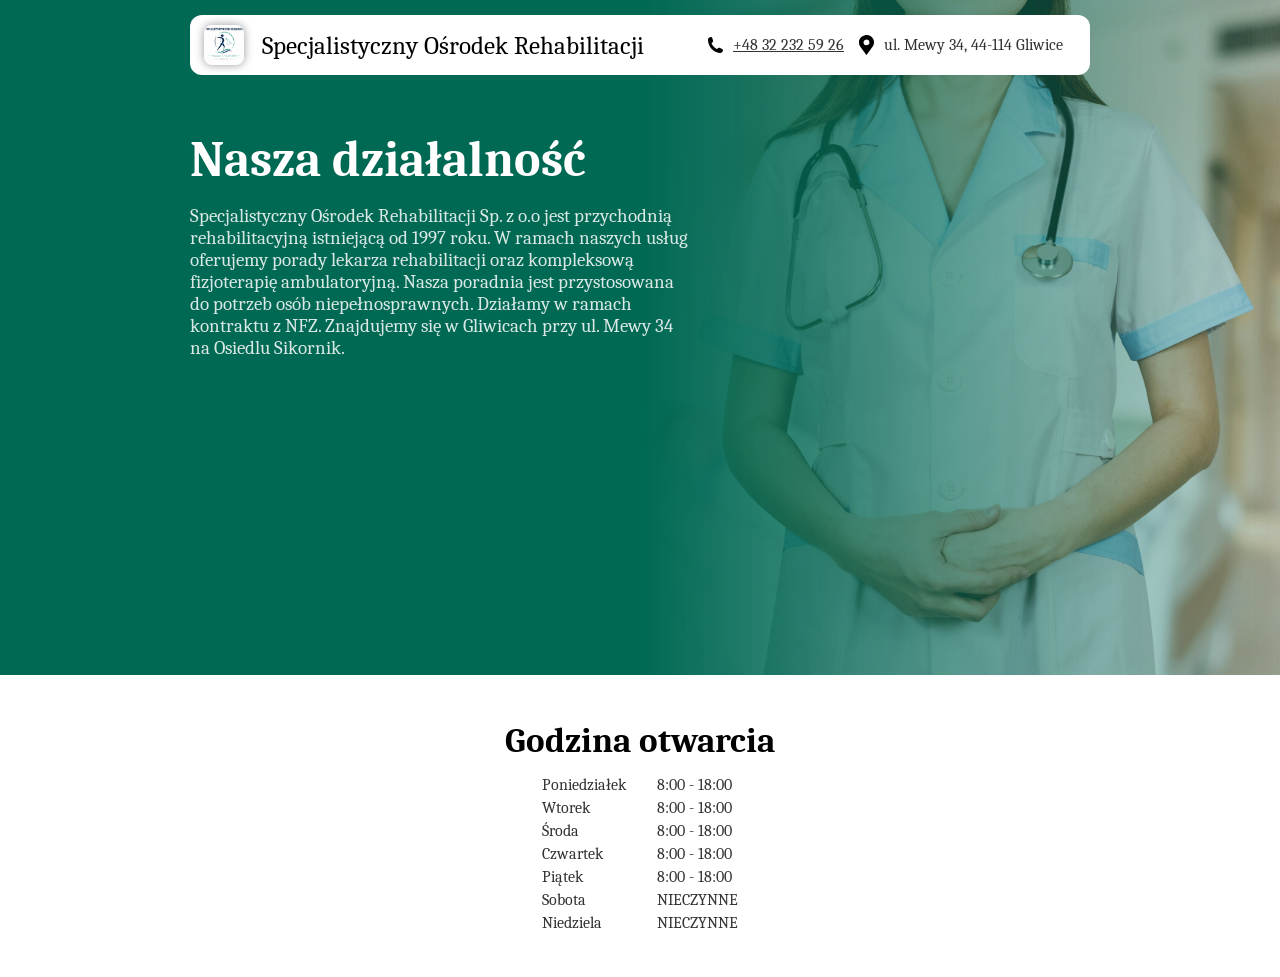
==== index.html @ 7a62288e "1" ====
<!DOCTYPE html>
<html lang="pl">
<head>
    <meta charset="UTF-8">
    <meta name="viewport" content="width=device-width, initial-scale=1.0">
    <title></title>

    <link rel = "stylesheet" href = "./css/default.css">
    <link rel = "stylesheet" href = "./css/index.css">

    <link rel = "canonical" href = "">
    <meta name = "robots" content = "index, follow">
    <meta name = "theme-color" content = "#ffffff">
    <meta name = "description" content = "">

</head>
<body>
    <main>
        <section class = "header">
            <nav>
                <img class = "logo" src = "./gfx/logo.jpg" alt = "logo">
                <div class = "title">Specjalistyczny Ośrodek Rehabilitacji</div>
                <div class = "details">
                    <div>
                        <div class = "phone"></div>
                        <a href = "tel: +48 32 232 59 26">+48 32 232 59 26</a>
                    </div>
                    <div>
                        <div class = "address"></div>
                        <span>ul. Mewy 34, 44-114 Gliwice</span>
                    </div>
                </div>
            </nav>
            <div class = "hero_container">
                <h1 class = "title">Nasza działalność</h1>
                <h2 class = "subtitle">
                    Specjalistyczny Ośrodek Rehabilitacji Sp. z o.o  jest przychodnią
                    rehabilitacyjną istniejącą od 1997 roku.
                    W ramach naszych usług oferujemy porady lekarza rehabilitacji oraz
                    kompleksową fizjoterapię ambulatoryjną.
                    Nasza poradnia jest przystosowana do potrzeb osób niepełnosprawnych.
                    Działamy w ramach kontraktu z NFZ.
                    Znajdujemy się w Gliwicach przy ul. Mewy 34 na Osiedlu Sikornik.
                </h2>
                <iframe loading = "lazy" src = "https://www.google.com/maps?q=50.2791091,18.6554654&z=17&output=embed"></iframe>
            </div>
            <div class = "hero_image"></div>
        </section>
        <section class = "opening">
            <div class = "title">Godzina otwarcia</div>
            <div class = "table">
                <div class = "day">Poniedziałek</div>
                <div class = "hours">8:00 - 18:00</div>
                <div class = "day">Wtorek</div>
                <div class = "hours">8:00 - 18:00</div>
                <div class = "day">Środa</div>
                <div class = "hours">8:00 - 18:00</div>
                <div class = "day">Czwartek</div>
                <div class = "hours">8:00 - 18:00</div>
                <div class = "day">Piątek</div>
                <div class = "hours">8:00 - 18:00</div>
                <div class = "day">Sobota</div>
                <div class = "hours">NIECZYNNE</div>
                <div class = "day">Niedziela</div>
                <div class = "hours">NIECZYNNE</div>
            </div>
        </section>
    </main>
</body>
</html>
---- css/default.css ----
@import url("https://fonts.googleapis.com/css2?family=Caladea&display=swap");

:root
{
    --regular_font: "Caladea", serif;
}

body
{
    position: relative;
    margin: 0;
    padding: 0;
    font-family: var(--regular_font);
}

img
{
    user-select: none;
}

main
{
    display: flex;
    flex-direction: column;
    align-items: center;
    gap: 25px;
    padding-bottom: 25px;
    overflow-x: hidden;
}

section
{
    position: relative;
    width: 90vw;
    max-width: 800px;
    height: auto;
}

section.header
{
    width: 100vw;
    max-width: unset;
    background-color: #006953;
    height: 75vh;
    overflow: hidden;
}

section.header > nav
{
    position: absolute;
    top: 15px;
    left: 50%;
    transform: translateX(-50%);
    width: 90vw;
    max-width: 900px;
    display: grid;
    grid-template-columns: 60px auto 375px;
    align-items: center;
    height: 60px;
    background-color: white;
    color: black;
    border-radius: 12px;
    padding: 0 12px;
    box-sizing: border-box;
    z-index: 2;
}

section.header > nav > .logo
{
    grid-column: 1;
    align-self: center;
    width: 40px;
    height: 40px;
    filter: drop-shadow(0 0 5px rgba(0, 0, 0, 0.4));
    border-radius: 8px;
    margin-left: 2px;
}

section.header > nav > .title
{
    font-size: 25px;
    overflow: hidden;
    white-space: nowrap;
    text-overflow: ellipsis;
    width: calc(100% - 25px);
}

section.header > nav > .details
{
    display: flex;
    flex-direction: row;
}

section.header > nav > .details > div
{
    display: flex;
    flex-direction: row;
    align-items: center;
    gap: 5px;
    margin-right: 10px;
}

section.header > nav > .details > div > a,
section.header > nav > .details > div > span
{
    overflow: hidden;
    white-space: nowrap;
    text-overflow: ellipsis;
    color: black;
    opacity: 0.8;
}

section.header > nav > .details > div > .phone,
section.header > nav > .details > div > .address
{
    width: 25px;
    height: 25px;
    mask-size: 15px;
    mask-position: center;
    mask-repeat: no-repeat;
    background-color: black;
    filter: drop-shadow(0 0 5px rgba(0, 0, 0, 0.4));
}

section.header > nav > .details > div > .phone
{
    mask-image: url("../gfx/phone.svg");
}

section.header > nav > .details > div > .address
{
    mask-image: url("../gfx/location.svg");
}

@media screen and (max-width: 600px)
{
    section.header > nav
    {
        height: 110px;
        grid-template-columns: 60px auto;
        grid-template-rows: 60px 50px;
    }

    section.header > nav > .logo
    {
        grid-column: 1;
        grid-row: 1;
    }

    section.header > nav > .title
    {
        grid-column: 2;
        grid-row: 1;
        font-size: 20px;
        width: 100%;
    }

    section.header > nav > .details
    {
        width: 100%;
        justify-content: center;
        grid-column: 1/-1;
        grid-row: 2;
    }
}

section.header > .hero_container
{
    position: absolute;
    bottom: 0;
    left: 50%;
    transform: translateX(-50%);
    width: 90vw;
    max-width: 900px;
    height: calc(75vh - 75px);
    display: flex;
    flex-direction: column;
    justify-content: center;
}

section.header > .hero_image
{
    position: absolute;
    right: 0;
    top: 0;
    width: 50vw;
    height: 75vh;
    background-image: url("../gfx/hero.jpg");
    background-size: cover;
    background-position: center;
    background-repeat: no-repeat;
    mask: linear-gradient(to right, transparent 0%, black 100%);
    z-index: 1;
    opacity: 0.8;
}

section.header > .hero_container > .title,
section.header > .hero_container > .subtitle
{
    z-index: 2;
    color: white;
}

section.header > .hero_container > .title
{
    margin: 0;
    font-size: 50px;
}

section.header > .hero_container > .subtitle
{
    font-size: 19px;
    opacity: 0.85;
    font-weight: normal;
    width: 500px;
    max-width: 90vw;
}

section.header > .hero_container > iframe
{
    position: relative;
    margin-top: 20px;
    border: none;
    height: 25vh;
    width: 500px;
    max-width: 90vw;
    border-radius: 12px;
    filter: drop-shadow(0 0 10px rgba(0, 0, 0, 0.25));
    z-index: 2;
}

section.opening
{
    padding: 20px;
    display: flex;
    flex-direction: column;
    align-items: center;
    gap: 10px;
}

section.opening > .title
{
    font-size: 35px;
    font-weight: bold;
    margin-bottom: 5px;
}

section.opening > .table
{
    display: grid;
    grid-template-columns: 110px 1fr;
    grid-template-rows: repeat(6, 1fr);
    gap: 5px;
    opacity: 0.8;
}
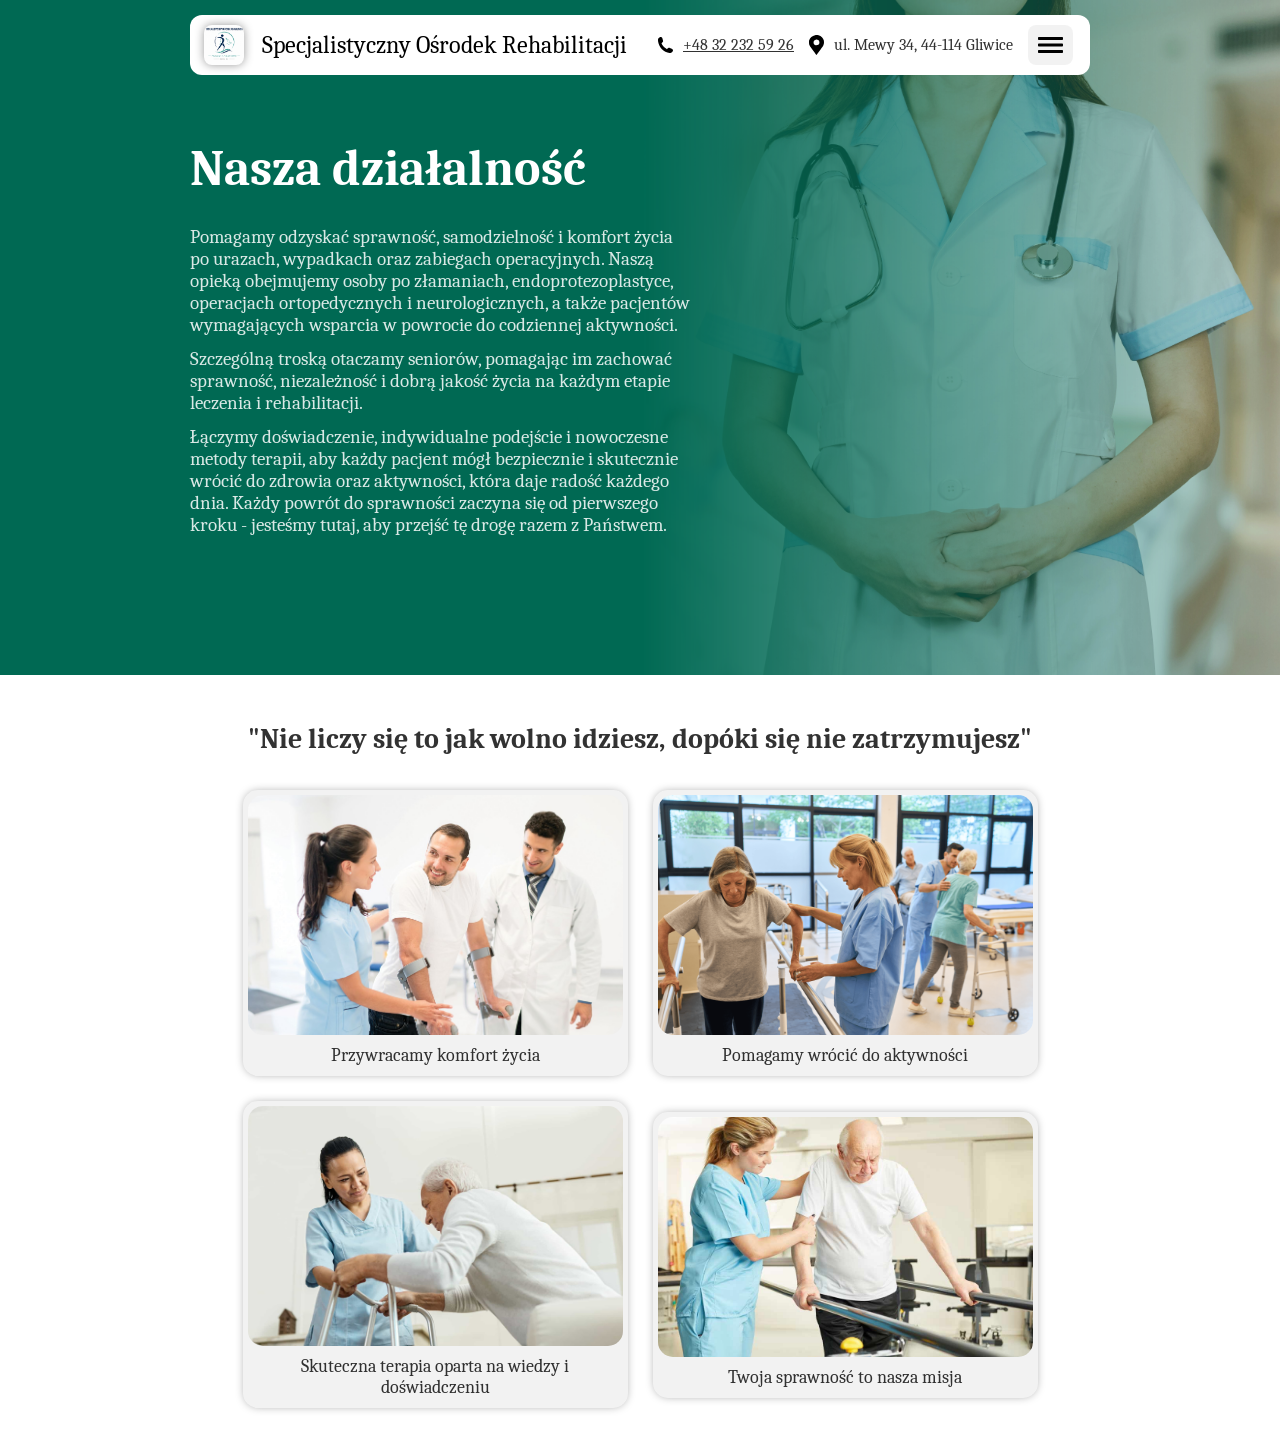
==== commit 1e908fde: "2" ====
--- a/index.html
+++ b/index.html
@@ -16,54 +16,72 @@
 </head>
 <body>
     <main>
+        <nav>
+            <img class = "logo" src = "./gfx/logo.jpg" alt = "logo"  onclick = "window.location.href = 'index.html'">
+            <div class = "title">Specjalistyczny Ośrodek Rehabilitacji</div>
+            <div class = "details">
+                <div>
+                    <div class = "phone"></div>
+                    <a href = "tel: +48 32 232 59 26">+48 32 232 59 26</a>
+                </div>
+                <div>
+                    <div class = "address"></div>
+                    <span>ul. Mewy 34, 44-114 Gliwice</span>
+                </div>
+            </div>
+            <div class = "menu" onclick = 'this.classList.toggle("active")'>
+                <div class = "icon"></div>
+                <div class = "links">
+                    <a href = "index.html">Home</a>
+                    <a href = "about.html">O nas</a>
+                    <a href = "gallery.html">Galeria</a>
+                    <a href = "services.html">Usługi</a>
+                    <a href = "contact.html">Kontakt</a>
+            </div>
+        </nav>
         <section class = "header">
-            <nav>
-                <img class = "logo" src = "./gfx/logo.jpg" alt = "logo">
-                <div class = "title">Specjalistyczny Ośrodek Rehabilitacji</div>
-                <div class = "details">
-                    <div>
-                        <div class = "phone"></div>
-                        <a href = "tel: +48 32 232 59 26">+48 32 232 59 26</a>
-                    </div>
-                    <div>
-                        <div class = "address"></div>
-                        <span>ul. Mewy 34, 44-114 Gliwice</span>
-                    </div>
-                </div>
-            </nav>
             <div class = "hero_container">
                 <h1 class = "title">Nasza działalność</h1>
                 <h2 class = "subtitle">
-                    Specjalistyczny Ośrodek Rehabilitacji Sp. z o.o  jest przychodnią
-                    rehabilitacyjną istniejącą od 1997 roku.
-                    W ramach naszych usług oferujemy porady lekarza rehabilitacji oraz
-                    kompleksową fizjoterapię ambulatoryjną.
-                    Nasza poradnia jest przystosowana do potrzeb osób niepełnosprawnych.
-                    Działamy w ramach kontraktu z NFZ.
-                    Znajdujemy się w Gliwicach przy ul. Mewy 34 na Osiedlu Sikornik.
+                    <p>
+                        Pomagamy odzyskać sprawność, samodzielność i komfort życia po urazach, wypadkach oraz
+                        zabiegach operacyjnych. Naszą opieką obejmujemy osoby po złamaniach, endoprotezoplastyce,
+                        operacjach ortopedycznych i neurologicznych, a także pacjentów wymagających wsparcia w powrocie
+                        do codziennej aktywności.
+                    </p>
+                    <p>
+                        Szczególną troską otaczamy seniorów, pomagając im zachować sprawność, niezależność i dobrą
+                        jakość życia na każdym etapie leczenia i rehabilitacji.
+                    </p>
+                    <p>
+                        Łączymy doświadczenie, indywidualne podejście i nowoczesne metody terapii, aby każdy pacjent
+                        mógł bezpiecznie i skutecznie wrócić do zdrowia oraz aktywności, która daje radość każdego dnia.
+                        Każdy powrót do sprawności zaczyna się od pierwszego kroku - jesteśmy tutaj, aby przejść tę drogę
+                        razem z Państwem.
+                    </p>
                 </h2>
-                <iframe loading = "lazy" src = "https://www.google.com/maps?q=50.2791091,18.6554654&z=17&output=embed"></iframe>
             </div>
             <div class = "hero_image"></div>
         </section>
-        <section class = "opening">
-            <div class = "title">Godzina otwarcia</div>
-            <div class = "table">
-                <div class = "day">Poniedziałek</div>
-                <div class = "hours">8:00 - 18:00</div>
-                <div class = "day">Wtorek</div>
-                <div class = "hours">8:00 - 18:00</div>
-                <div class = "day">Środa</div>
-                <div class = "hours">8:00 - 18:00</div>
-                <div class = "day">Czwartek</div>
-                <div class = "hours">8:00 - 18:00</div>
-                <div class = "day">Piątek</div>
-                <div class = "hours">8:00 - 18:00</div>
-                <div class = "day">Sobota</div>
-                <div class = "hours">NIECZYNNE</div>
-                <div class = "day">Niedziela</div>
-                <div class = "hours">NIECZYNNE</div>
-            </div>
+        <section class = "showcase">
+            <h2 class = "title">"Nie liczy się to jak wolno idziesz, dopóki się nie zatrzymujesz"</h2>
+            <div class = "cards">
+                <div class = "card">
+                    <img src = "./gfx/card1.jpg" class = "image">
+                    <div class = "title">Przywracamy komfort życia</div>
+                </div>
+                <div class = "card">
+                    <img src = "./gfx/card2.png" class = "image">
+                    <div class = "title">Pomagamy wrócić do aktywności</div>
+                </div>
+                <div class = "card">
+                    <img src = "./gfx/card3.jpg" class = "image">
+                    <div class = "title">Skuteczna terapia oparta na wiedzy i doświadczeniu</div>
+                </div>
+                <div class = "card">
+                    <img src = "./gfx/card4.jpg" class = "image">
+                    <div class = "title">Twoja sprawność to nasza misja</div>
+                </div>
         </section>
     </main>
 </body>
--- a/css/default.css
+++ b/css/default.css
@@ -3,6 +3,7 @@
 :root
 {
     --regular_font: "Caladea", serif;
+    --green: #006953;
 }
 
 body
@@ -28,24 +29,7 @@
     overflow-x: hidden;
 }
 
-section
-{
-    position: relative;
-    width: 90vw;
-    max-width: 800px;
-    height: auto;
-}
-
-section.header
-{
-    width: 100vw;
-    max-width: unset;
-    background-color: #006953;
-    height: 75vh;
-    overflow: hidden;
-}
-
-section.header > nav
+nav
 {
     position: absolute;
     top: 15px;
@@ -54,7 +38,7 @@
     width: 90vw;
     max-width: 900px;
     display: grid;
-    grid-template-columns: 60px auto 375px;
+    grid-template-columns: 60px auto 375px 50px;
     align-items: center;
     height: 60px;
     background-color: white;
@@ -62,10 +46,10 @@
     border-radius: 12px;
     padding: 0 12px;
     box-sizing: border-box;
-    z-index: 2;
-}
-
-section.header > nav > .logo
+    z-index: 3;
+}
+
+nav > .logo
 {
     grid-column: 1;
     align-self: center;
@@ -74,24 +58,25 @@
     filter: drop-shadow(0 0 5px rgba(0, 0, 0, 0.4));
     border-radius: 8px;
     margin-left: 2px;
-}
-
-section.header > nav > .title
-{
-    font-size: 25px;
+    cursor: pointer;
+}
+
+nav > .title
+{
+    font-size: 24px;
     overflow: hidden;
     white-space: nowrap;
     text-overflow: ellipsis;
-    width: calc(100% - 25px);
-}
-
-section.header > nav > .details
+    width: calc(100% - 20px);
+}
+
+nav > .details
 {
     display: flex;
     flex-direction: row;
 }
 
-section.header > nav > .details > div
+nav > .details > div
 {
     display: flex;
     flex-direction: row;
@@ -100,8 +85,8 @@
     margin-right: 10px;
 }
 
-section.header > nav > .details > div > a,
-section.header > nav > .details > div > span
+nav > .details > div > a,
+nav > .details > div > span
 {
     overflow: hidden;
     white-space: nowrap;
@@ -110,8 +95,8 @@
     opacity: 0.8;
 }
 
-section.header > nav > .details > div > .phone,
-section.header > nav > .details > div > .address
+nav > .details > div > .phone,
+nav > .details > div > .address
 {
     width: 25px;
     height: 25px;
@@ -122,32 +107,105 @@
     filter: drop-shadow(0 0 5px rgba(0, 0, 0, 0.4));
 }
 
-section.header > nav > .details > div > .phone
+nav > .details > div > .phone
 {
     mask-image: url("../gfx/phone.svg");
 }
 
-section.header > nav > .details > div > .address
+nav > .details > div > .address
 {
     mask-image: url("../gfx/location.svg");
 }
 
+nav > .menu
+{
+    grid-column: 4;
+    position: relative;
+}
+
+nav > .menu > .icon
+{
+    position: relative;
+    width: 45px;
+    height: 40px;
+    background-image: url("../gfx/menu.svg");
+    background-size: 25px;
+    background-position: center;
+    background-repeat: no-repeat;
+    background-color: rgba(0, 0, 0, 0.05);
+    border-radius: 8px;
+    transition: 0.3s;
+}
+
+nav > .menu > .icon:hover
+{
+    cursor: pointer;
+    background-color: rgba(0, 0, 0, 0.15);
+}
+
+nav > .menu > .icon:active
+{
+    background-color: rgba(0, 0, 0, 0.25);
+}
+
+nav > .menu > .links
+{
+    position: absolute;
+    right: 0;
+    top: 100%;
+    margin-top: 3px;
+    border-radius: 8px;
+    display: flex;
+    flex-direction: column;
+    gap: 2px;
+    padding: 3px;
+    background-color: rgb(240, 240, 240);
+    z-index: 3;
+}
+
+nav > .menu > .links > a
+{
+    font-size: 17px;
+    padding: 6px 16px;
+    padding-left: 14px;
+    border-radius: 4px;
+    text-decoration: none;
+    color: black;
+    opacity: 0.8;
+    transition: 0.3s;
+}
+
+nav > .menu > .links > a:hover
+{
+    background-color: rgba(0, 0, 0, 0.15);
+}
+
+nav > .menu > .links > a:active
+{
+    background-color: rgba(0, 0, 0, 0.25);
+}
+
+nav > .menu:not(.active) > .links
+{
+    display: none;
+}
+
 @media screen and (max-width: 600px)
 {
-    section.header > nav
+    nav
     {
         height: 110px;
-        grid-template-columns: 60px auto;
+        grid-template-columns: 60px auto 50px;
         grid-template-rows: 60px 50px;
     }
 
-    section.header > nav > .logo
+    nav > .logo
     {
         grid-column: 1;
         grid-row: 1;
     }
 
-    section.header > nav > .title
+    nav > .title
     {
         grid-column: 2;
         grid-row: 1;
@@ -155,101 +213,37 @@
         width: 100%;
     }
 
-    section.header > nav > .details
+    nav > .details
     {
         width: 100%;
         justify-content: center;
         grid-column: 1/-1;
         grid-row: 2;
-    }
-}
-
-section.header > .hero_container
-{
-    position: absolute;
-    bottom: 0;
-    left: 50%;
-    transform: translateX(-50%);
+        max-width: 100%;
+        overflow: hidden;
+    }
+
+    nav > .menu
+    {
+        grid-column: 3;
+        grid-row: 1;
+    }
+}
+
+@media screen and (max-width: 420px)
+{
+    nav > .details
+    {
+        flex-direction: column;
+        align-items: center;
+        padding-bottom: 15px;
+    }
+}
+
+section
+{
+    position: relative;
     width: 90vw;
-    max-width: 900px;
-    height: calc(75vh - 75px);
-    display: flex;
-    flex-direction: column;
-    justify-content: center;
-}
-
-section.header > .hero_image
-{
-    position: absolute;
-    right: 0;
-    top: 0;
-    width: 50vw;
-    height: 75vh;
-    background-image: url("../gfx/hero.jpg");
-    background-size: cover;
-    background-position: center;
-    background-repeat: no-repeat;
-    mask: linear-gradient(to right, transparent 0%, black 100%);
-    z-index: 1;
-    opacity: 0.8;
-}
-
-section.header > .hero_container > .title,
-section.header > .hero_container > .subtitle
-{
-    z-index: 2;
-    color: white;
-}
-
-section.header > .hero_container > .title
-{
-    margin: 0;
-    font-size: 50px;
-}
-
-section.header > .hero_container > .subtitle
-{
-    font-size: 19px;
-    opacity: 0.85;
-    font-weight: normal;
-    width: 500px;
-    max-width: 90vw;
-}
-
-section.header > .hero_container > iframe
-{
-    position: relative;
-    margin-top: 20px;
-    border: none;
-    height: 25vh;
-    width: 500px;
-    max-width: 90vw;
-    border-radius: 12px;
-    filter: drop-shadow(0 0 10px rgba(0, 0, 0, 0.25));
-    z-index: 2;
-}
-
-section.opening
-{
-    padding: 20px;
-    display: flex;
-    flex-direction: column;
-    align-items: center;
-    gap: 10px;
-}
-
-section.opening > .title
-{
-    font-size: 35px;
-    font-weight: bold;
-    margin-bottom: 5px;
-}
-
-section.opening > .table
-{
-    display: grid;
-    grid-template-columns: 110px 1fr;
-    grid-template-rows: repeat(6, 1fr);
-    gap: 5px;
-    opacity: 0.8;
+    max-width: 800px;
+    height: auto;
 }
--- a/css/index.css
+++ b/css/index.css
@@ -0,0 +1,130 @@
+section.header
+{
+    width: 100vw;
+    max-width: unset;
+    background-color: var(--green);
+    height: 75vh;
+    overflow: hidden;
+}
+
+section.header > .hero_container
+{
+    position: absolute;
+    top: 140px;
+    left: 50%;
+    transform: translateX(-50%);
+    width: 90vw;
+    max-width: 900px;
+    height: calc(75vh - 75px);
+    display: flex;
+    flex-direction: column;
+    z-index: 2;
+}
+
+section.header > .hero_image
+{
+    position: absolute;
+    right: 0;
+    top: 0;
+    width: 50vw;
+    height: 75vh;
+    background-image: url("../gfx/hero.jpg");
+    background-size: cover;
+    background-position: center;
+    background-repeat: no-repeat;
+    mask: linear-gradient(to right, transparent 0%, black 100%);
+    z-index: 1;
+    opacity: 0.8;
+}
+
+section.header > .hero_container > .title,
+section.header > .hero_container > .subtitle
+{
+    z-index: 2;
+    color: white;
+}
+
+section.header > .hero_container > .title
+{
+    margin: 0;
+    font-size: 50px;
+}
+
+section.header > .hero_container > .subtitle
+{
+    font-size: 19px;
+    opacity: 0.85;
+    font-weight: normal;
+    width: 500px;
+    max-width: 90vw;
+}
+
+section.header > .hero_container > .subtitle > p
+{
+    margin: 12px 0;
+}
+
+@media screen and (max-width: 600px)
+{
+    section.header,
+    section.header > .hero_image
+    {
+        height: 100vh;
+    }
+}
+
+@media screen and (max-height: 740px)
+{
+    section.header > .hero_container > .subtitle > p:not(:first-child)
+    {
+        display: none;
+    }
+}
+
+section.showcase > .title
+{
+    text-align: center;
+    font-size: 28px;
+    margin-bottom: 35px;
+    opacity: 0.8;
+}
+
+section.showcase > .cards
+{
+    display: flex;
+    flex-direction: row;
+    align-items: center;
+    justify-content: center;
+    flex-wrap: wrap;
+    gap: 25px;
+}
+
+section.showcase > .cards > .card
+{
+    width: 375px;
+    display: flex;
+    flex-direction: column;
+    align-items: center;
+    gap: 10px;
+    padding: 5px;
+    padding-bottom: 10px;
+    text-align: center;
+    background-color: rgba(0, 0, 0, 0.05);
+    border-radius: 15px;
+    box-shadow: 0 0 10px -2px rgba(0, 0, 0, 0.4);
+}
+
+section.showcase > .cards > .card > .image
+{
+    width: 100%;
+    height: 240px;
+    object-fit: cover;
+    border-radius: 15px;
+}
+
+section.showcase > .cards > .card > .title
+{
+    margin: 0;
+    font-size: 18px;
+    opacity: 0.8;
+}
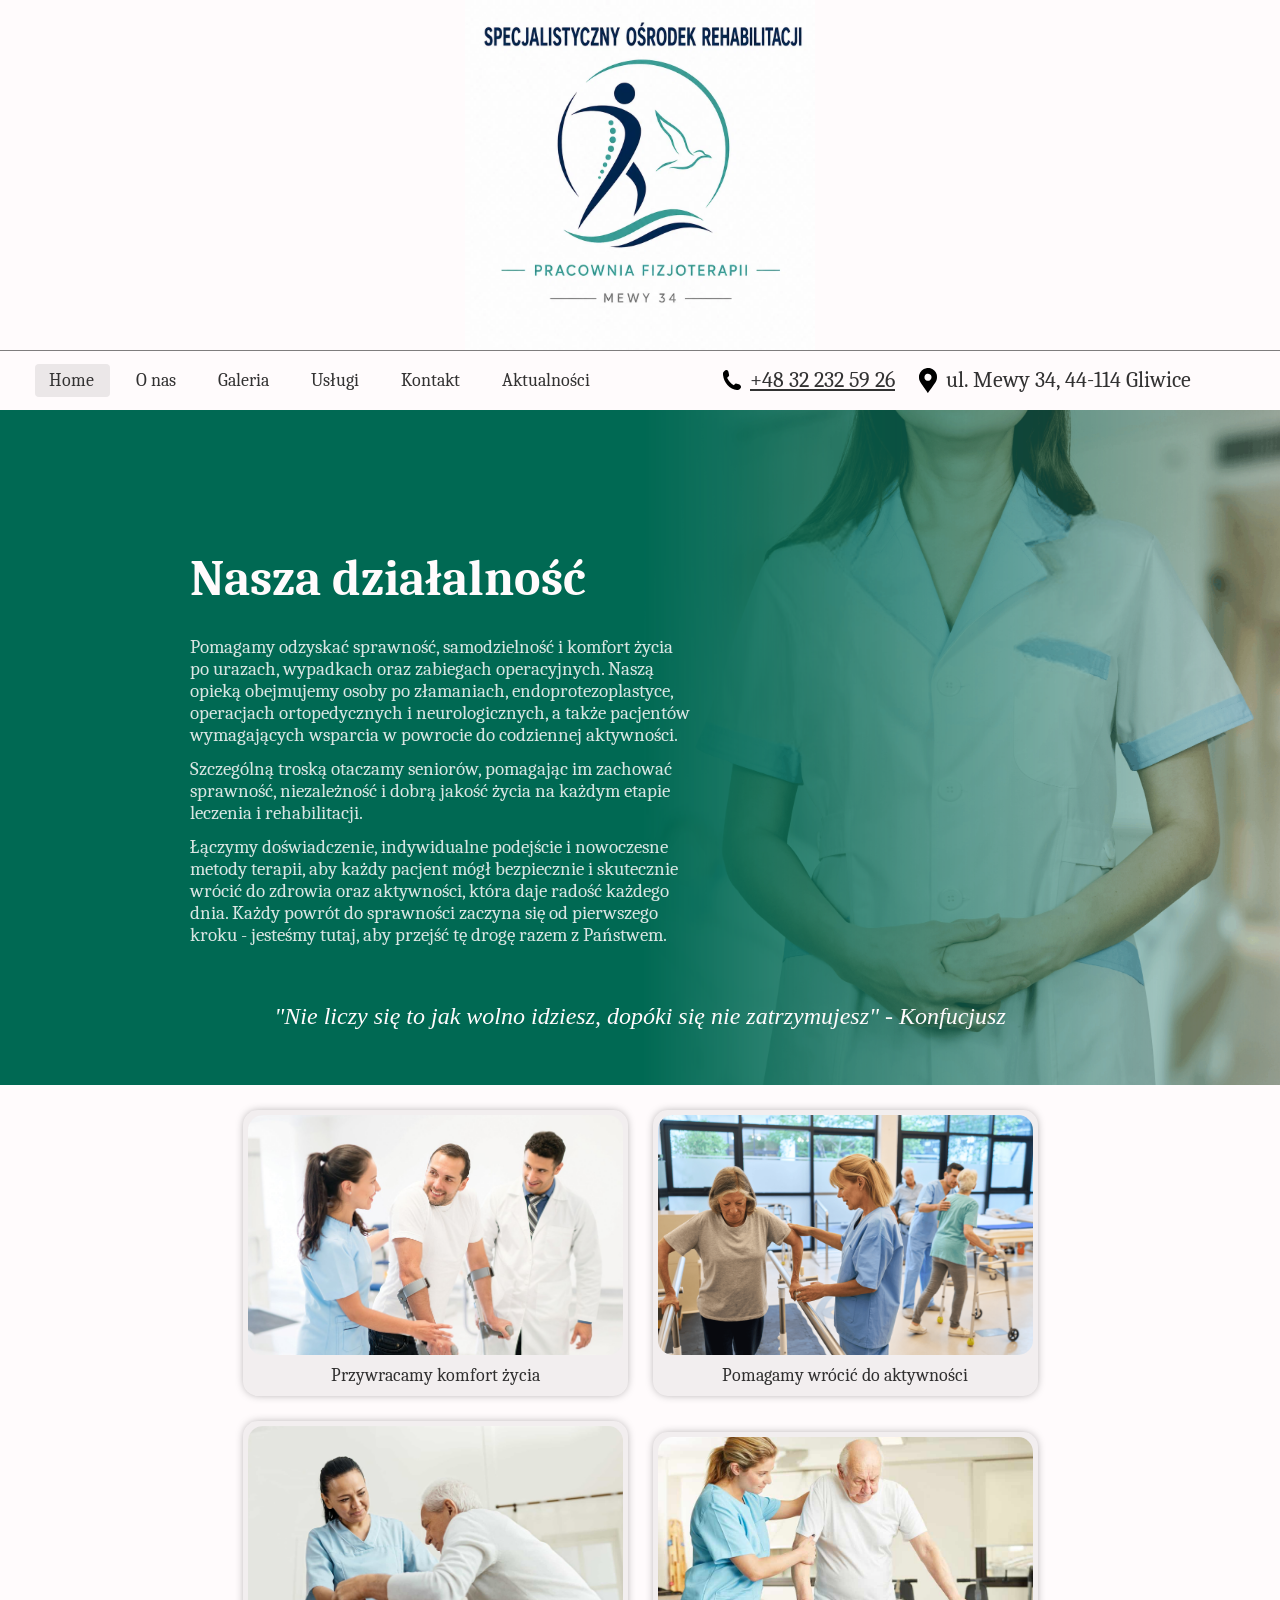
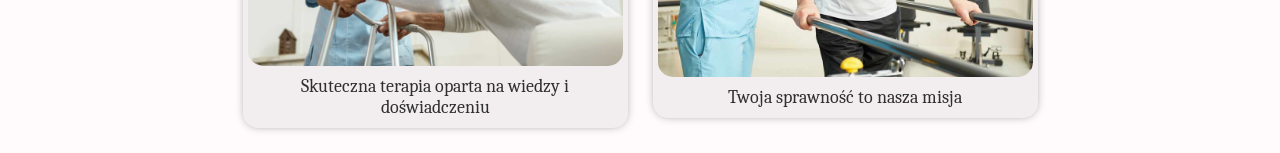
==== commit 0ef66c11: "4" ====
--- a/index.html
+++ b/index.html
@@ -3,22 +3,24 @@
 <head>
     <meta charset="UTF-8">
     <meta name="viewport" content="width=device-width, initial-scale=1.0">
-    <title></title>
-
+    <title>Specjalistyczny Ośrodek Rehabilitacji</title>
+    <link rel = "icon" href = "./gfx/logo.jpg">
     <link rel = "stylesheet" href = "./css/default.css">
     <link rel = "stylesheet" href = "./css/index.css">
-
-    <link rel = "canonical" href = "">
     <meta name = "robots" content = "index, follow">
-    <meta name = "theme-color" content = "#ffffff">
-    <meta name = "description" content = "">
-
 </head>
 <body>
     <main>
         <nav>
-            <img class = "logo" src = "./gfx/logo.jpg" alt = "logo"  onclick = "window.location.href = 'index.html'">
-            <div class = "title">Specjalistyczny Ośrodek Rehabilitacji</div>
+            <img class = "logo" src = "./gfx/logo.jpg" alt = "logo">
+            <div class = "menu">
+                <a href = "index.html" class = "selected">Home</a>
+                <a href = "about.html">O nas</a>
+                <a href = "gallery.html">Galeria</a>
+                <a href = "services.html">Usługi</a>
+                <a href = "contact.html">Kontakt</a>
+                <a href = "news.html">Aktualności</a>
+            </div>
             <div class = "details">
                 <div>
                     <div class = "phone"></div>
@@ -28,15 +30,6 @@
                     <div class = "address"></div>
                     <span>ul. Mewy 34, 44-114 Gliwice</span>
                 </div>
-            </div>
-            <div class = "menu" onclick = 'this.classList.toggle("active")'>
-                <div class = "icon"></div>
-                <div class = "links">
-                    <a href = "index.html">Home</a>
-                    <a href = "about.html">O nas</a>
-                    <a href = "gallery.html">Galeria</a>
-                    <a href = "services.html">Usługi</a>
-                    <a href = "contact.html">Kontakt</a>
             </div>
         </nav>
         <section class = "header">
@@ -62,9 +55,9 @@
                 </h2>
             </div>
             <div class = "hero_image"></div>
+            <h2 class = "quote">"Nie liczy się to jak wolno idziesz, dopóki się nie zatrzymujesz" - Konfucjusz</h2>
         </section>
         <section class = "showcase">
-            <h2 class = "title">"Nie liczy się to jak wolno idziesz, dopóki się nie zatrzymujesz"</h2>
             <div class = "cards">
                 <div class = "card">
                     <img src = "./gfx/card1.jpg" class = "image">
--- a/css/default.css
+++ b/css/default.css
@@ -4,6 +4,7 @@
 {
     --regular_font: "Caladea", serif;
     --green: #006953;
+    --white: #fffbfc;
 }
 
 body
@@ -12,6 +13,7 @@
     margin: 0;
     padding: 0;
     font-family: var(--regular_font);
+    background-color: var(--white);
 }
 
 img
@@ -24,56 +26,90 @@
     display: flex;
     flex-direction: column;
     align-items: center;
-    gap: 25px;
     padding-bottom: 25px;
     overflow-x: hidden;
 }
 
 nav
 {
-    position: absolute;
-    top: 15px;
-    left: 50%;
-    transform: translateX(-50%);
-    width: 90vw;
-    max-width: 900px;
+    width: 100vw;
     display: grid;
-    grid-template-columns: 60px auto 375px 50px;
-    align-items: center;
-    height: 60px;
-    background-color: white;
+    grid-template-columns: 1fr 1fr;
+    grid-template-rows: 350px 60px;
+    background-color: var(--white);
+    height: fit-content;
     color: black;
-    border-radius: 12px;
-    padding: 0 12px;
     box-sizing: border-box;
     z-index: 3;
 }
 
 nav > .logo
 {
+    grid-row: 1;
+    grid-column: 1/-1;
+    width: 100vw;
+    height: 100%;
+    object-fit: contain;
+    object-position: center;
+    border-bottom: 1px solid rgba(0, 0, 0, 0.5);
+}
+
+nav > .menu
+{
+    position: relative;
+    grid-row: 2;
     grid-column: 1;
-    align-self: center;
-    width: 40px;
-    height: 40px;
-    filter: drop-shadow(0 0 5px rgba(0, 0, 0, 0.4));
-    border-radius: 8px;
-    margin-left: 2px;
+    display: flex;
+    flex-direction: row;
+    align-items: center;
+    justify-content: center;
+    gap: 12px;
+}
+
+nav > .menu > a
+{
+    font-size: 18px;
+    padding: 6px 16px;
+    padding-left: 14px;
+    border-radius: 4px;
+    text-decoration: none;
+    white-space: nowrap;
+    color: black;
+    opacity: 0.8;
+    transition: 0.3s;
+}
+
+nav > .menu > a.selected
+{
+    background-color: rgba(0, 0, 0, 0.1);
+}
+
+nav > .menu > a:hover
+{
     cursor: pointer;
-}
-
-nav > .title
-{
-    font-size: 24px;
-    overflow: hidden;
-    white-space: nowrap;
-    text-overflow: ellipsis;
-    width: calc(100% - 20px);
+    background-color: rgba(0, 0, 0, 0.2);
+    text-decoration: underline;
+}
+
+nav > .menu > a:active
+{
+    background-color: rgba(0, 0, 0, 0.3);
+}
+
+nav > .menu:not(.active) > .links
+{
+    display: none;
 }
 
 nav > .details
 {
-    display: flex;
+    grid-row: 2;
+    grid-column: 2;
+    display: flex;
+    align-items: center;
+    justify-content: center;
     flex-direction: row;
+    gap: 10px;
 }
 
 nav > .details > div
@@ -83,6 +119,7 @@
     align-items: center;
     gap: 5px;
     margin-right: 10px;
+    font-size: 22px;
 }
 
 nav > .details > div > a,
@@ -98,9 +135,9 @@
 nav > .details > div > .phone,
 nav > .details > div > .address
 {
-    width: 25px;
-    height: 25px;
-    mask-size: 15px;
+    width: 26px;
+    height: 26px;
+    mask-size: 18px;
     mask-position: center;
     mask-repeat: no-repeat;
     background-color: black;
@@ -117,126 +154,44 @@
     mask-image: url("../gfx/location.svg");
 }
 
-nav > .menu
-{
-    grid-column: 4;
-    position: relative;
-}
-
-nav > .menu > .icon
-{
-    position: relative;
-    width: 45px;
-    height: 40px;
-    background-image: url("../gfx/menu.svg");
-    background-size: 25px;
-    background-position: center;
-    background-repeat: no-repeat;
-    background-color: rgba(0, 0, 0, 0.05);
-    border-radius: 8px;
-    transition: 0.3s;
-}
-
-nav > .menu > .icon:hover
-{
-    cursor: pointer;
-    background-color: rgba(0, 0, 0, 0.15);
-}
-
-nav > .menu > .icon:active
-{
-    background-color: rgba(0, 0, 0, 0.25);
-}
-
-nav > .menu > .links
-{
-    position: absolute;
-    right: 0;
-    top: 100%;
-    margin-top: 3px;
-    border-radius: 8px;
-    display: flex;
-    flex-direction: column;
-    gap: 2px;
-    padding: 3px;
-    background-color: rgb(240, 240, 240);
-    z-index: 3;
-}
-
-nav > .menu > .links > a
-{
-    font-size: 17px;
-    padding: 6px 16px;
-    padding-left: 14px;
-    border-radius: 4px;
-    text-decoration: none;
-    color: black;
-    opacity: 0.8;
-    transition: 0.3s;
-}
-
-nav > .menu > .links > a:hover
-{
-    background-color: rgba(0, 0, 0, 0.15);
-}
-
-nav > .menu > .links > a:active
-{
-    background-color: rgba(0, 0, 0, 0.25);
-}
-
-nav > .menu:not(.active) > .links
-{
-    display: none;
-}
-
-@media screen and (max-width: 600px)
+@media screen and (max-width: 1000px)
 {
     nav
     {
-        height: 110px;
-        grid-template-columns: 60px auto 50px;
-        grid-template-rows: 60px 50px;
-    }
-
-    nav > .logo
-    {
+        grid-template-columns: 1fr;
+        grid-template-rows: 350px 50px 50px;
+    }
+
+    nav > .menu
+    {
+        grid-row: 2;
         grid-column: 1;
-        grid-row: 1;
-    }
-
-    nav > .title
-    {
-        grid-column: 2;
-        grid-row: 1;
-        font-size: 20px;
-        width: 100%;
-    }
-
+    }
+    
     nav > .details
     {
-        width: 100%;
+        grid-row: 3;
+        grid-column: 1;
+    }
+}
+
+@media screen and (max-width: 500px)
+{
+    nav
+    {
+        grid-template-rows: 350px 100px 80px;
+    }
+
+    nav > .menu
+    {
+        flex-wrap: wrap;
         justify-content: center;
-        grid-column: 1/-1;
-        grid-row: 2;
-        max-width: 100%;
-        overflow: hidden;
-    }
-
-    nav > .menu
-    {
-        grid-column: 3;
-        grid-row: 1;
-    }
-}
-
-@media screen and (max-width: 420px)
-{
+    }
+    
     nav > .details
     {
         flex-direction: column;
         align-items: center;
-        padding-bottom: 15px;
     }
 }
 
--- a/css/index.css
+++ b/css/index.css
@@ -4,6 +4,7 @@
     max-width: unset;
     background-color: var(--green);
     height: 75vh;
+    margin-bottom: 25px;
     overflow: hidden;
 }
 
@@ -28,7 +29,7 @@
     top: 0;
     width: 50vw;
     height: 75vh;
-    background-image: url("../gfx/hero.jpg");
+    background-image: url("../gfx/hero.png");
     background-size: cover;
     background-position: center;
     background-repeat: no-repeat;
@@ -41,7 +42,7 @@
 section.header > .hero_container > .subtitle
 {
     z-index: 2;
-    color: white;
+    color: var(--white);
 }
 
 section.header > .hero_container > .title
@@ -64,6 +65,22 @@
     margin: 12px 0;
 }
 
+section.header > .quote
+{
+    text-align: center;
+    font-size: 24px;
+    margin-bottom: 35px;
+    color: var(--white);
+    position: absolute;
+    font-style: italic;
+    font-weight: normal;
+    bottom: 20px;
+    left: 50%;
+    transform: translateX(-50%);
+    width: 90vw;
+    z-index: 2;
+}
+
 @media screen and (max-width: 600px)
 {
     section.header,
@@ -79,14 +96,6 @@
     {
         display: none;
     }
-}
-
-section.showcase > .title
-{
-    text-align: center;
-    font-size: 28px;
-    margin-bottom: 35px;
-    opacity: 0.8;
 }
 
 section.showcase > .cards
